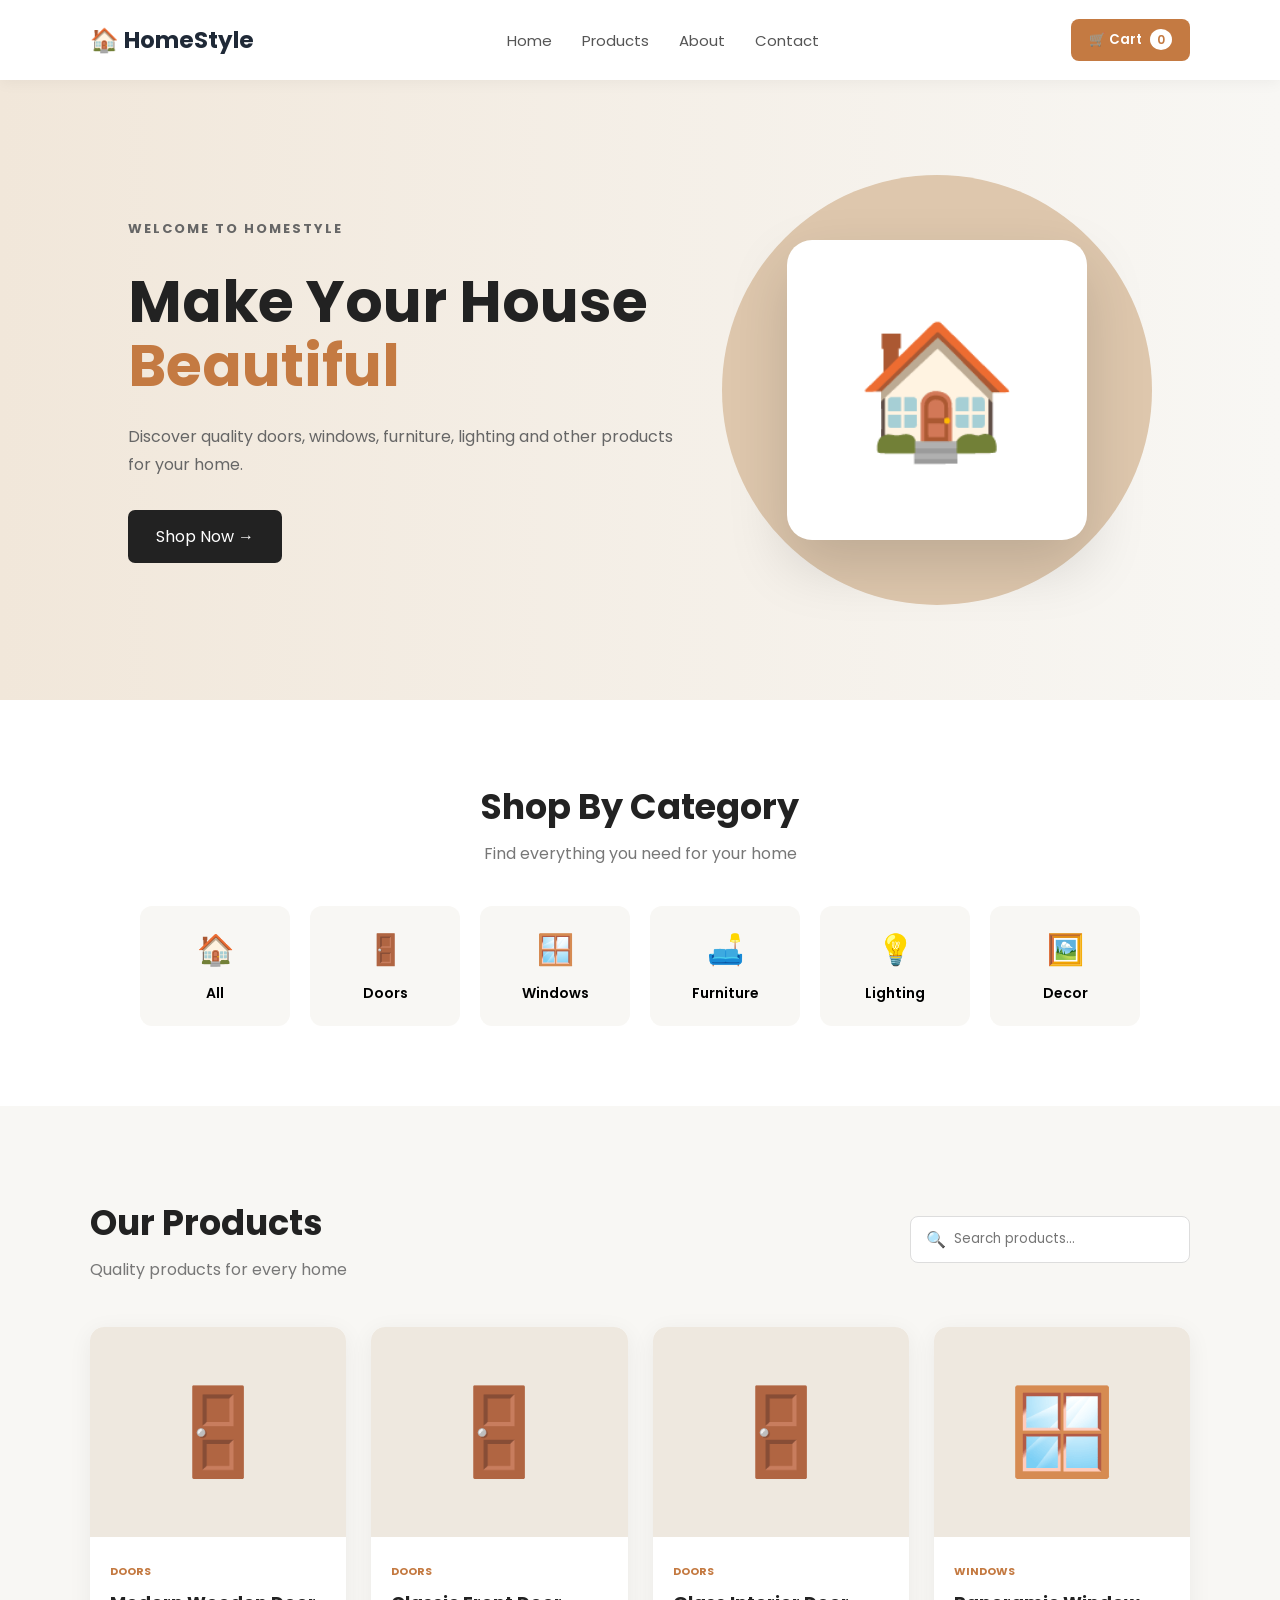
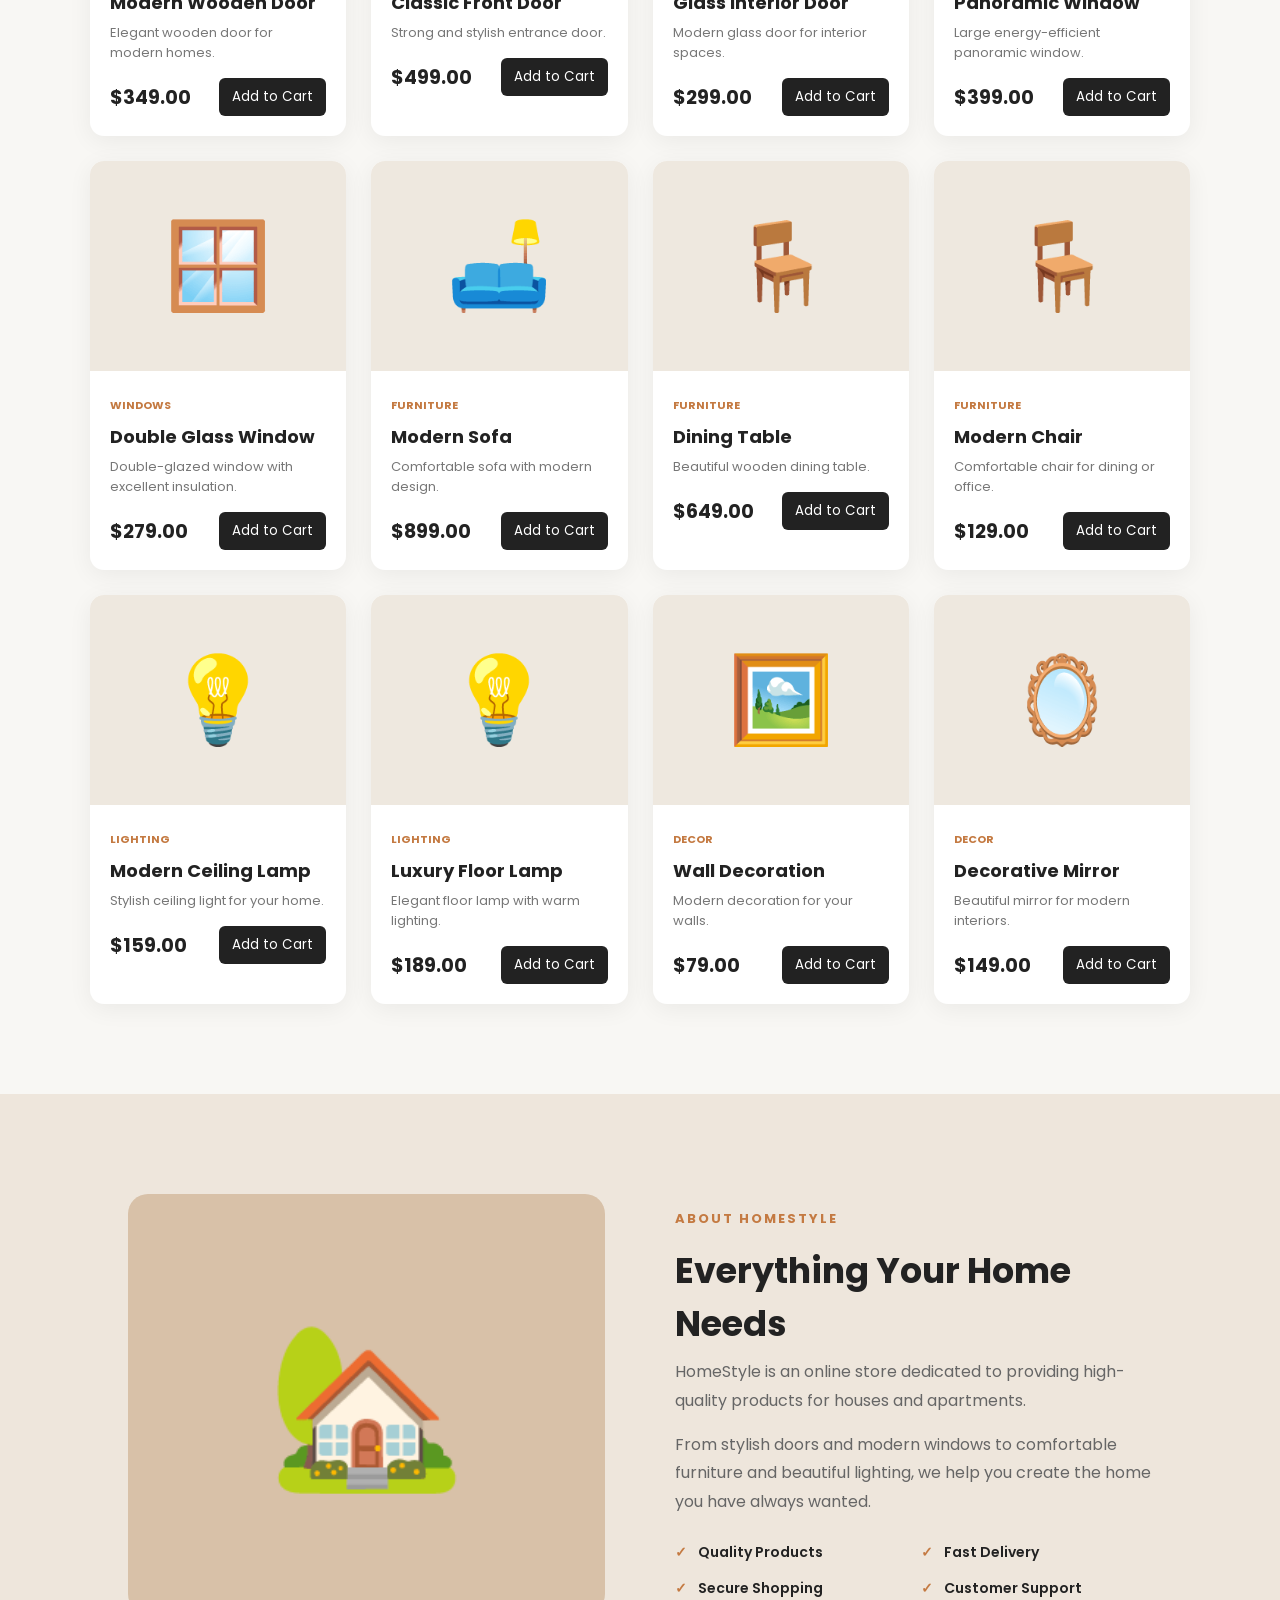
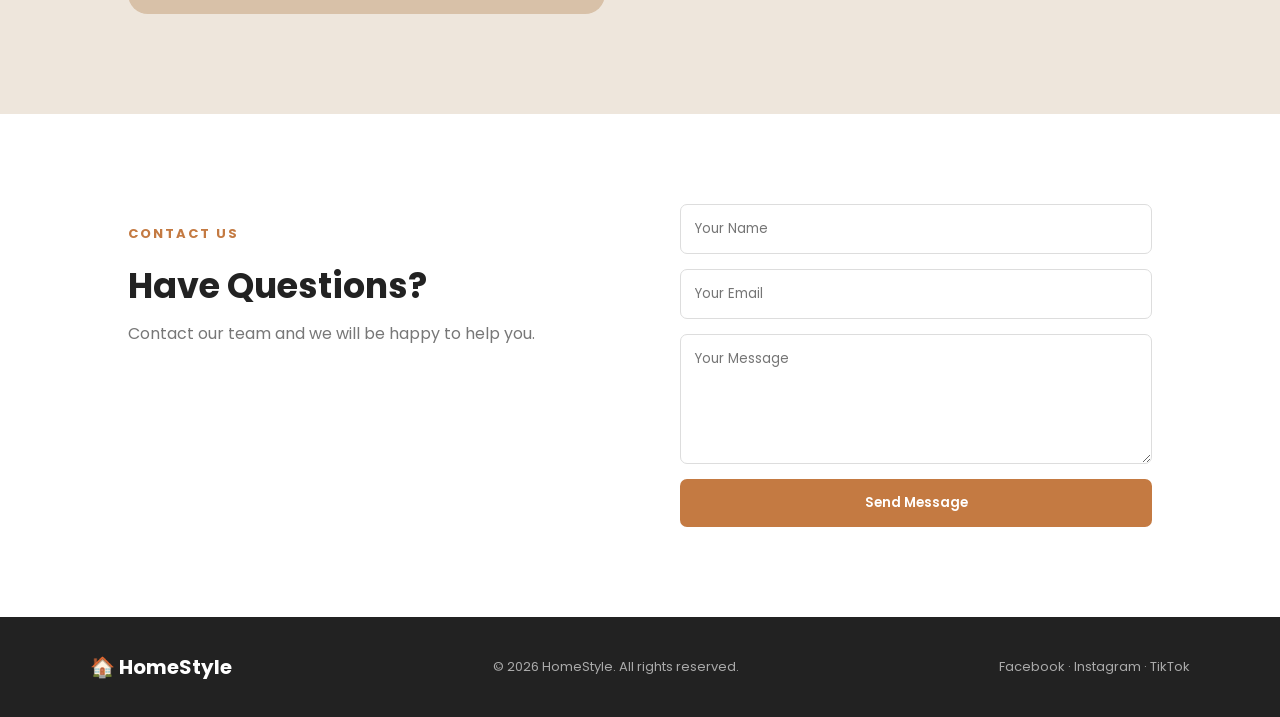
==== index.html @ ca08dc16 "struktura" ====
<!DOCTYPE html>
<html lang="en">
<head>
    <meta charset="UTF-8">
    <meta name="viewport" content="width=device-width, initial-scale=1.0">

    <title>HomeStyle - House Products Store</title>

    <link rel="stylesheet" href="style.css">

    <link rel="preconnect" href="https://fonts.googleapis.com">
    <link rel="preconnect" href="https://fonts.gstatic.com" crossorigin>
    <link href="https://fonts.googleapis.com/css2?family=Poppins:wght@300;400;500;600;700&display=swap" rel="stylesheet">
</head>

<body>

    <!-- HEADER -->
    <header class="header">

        <div class="logo">
            <span>🏠</span>
            HomeStyle
        </div>

        <nav>
            <a href="#home">Home</a>
            <a href="#products">Products</a>
            <a href="#about">About</a>
            <a href="#contact">Contact</a>
        </nav>

        <button class="cart-button" onclick="openCart()">
            🛒 Cart
            <span id="cart-count">0</span>
        </button>

    </header>


    <!-- HERO SECTION -->
    <section class="hero" id="home">

        <div class="hero-content">

            <p class="small-title">WELCOME TO HOMESTYLE</p>

            <h1>
                Make Your House
                <span>Beautiful</span>
            </h1>

            <p>
                Discover quality doors, windows, furniture,
                lighting and other products for your home.
            </p>

            <a href="#products" class="hero-button">
                Shop Now →
            </a>

        </div>

        <div class="hero-image">
            <div class="house-card">
                🏠
            </div>
        </div>

    </section>


    <!-- CATEGORIES -->
    <section class="categories">

        <h2>Shop By Category</h2>

        <p class="section-description">
            Find everything you need for your home
        </p>

        <div class="category-container">

            <button onclick="filterProducts('all')">
                🏠
                <span>All</span>
            </button>

            <button onclick="filterProducts('doors')">
                🚪
                <span>Doors</span>
            </button>

            <button onclick="filterProducts('windows')">
                🪟
                <span>Windows</span>
            </button>

            <button onclick="filterProducts('furniture')">
                🛋️
                <span>Furniture</span>
            </button>

            <button onclick="filterProducts('lighting')">
                💡
                <span>Lighting</span>
            </button>

            <button onclick="filterProducts('decor')">
                🖼️
                <span>Decor</span>
            </button>

        </div>

    </section>


    <!-- PRODUCTS -->
    <section class="products-section" id="products">

        <div class="section-heading">

            <div>
                <h2>Our Products</h2>

                <p>
                    Quality products for every home
                </p>
            </div>

            <div class="search-box">
                🔍
                <input
                    type="text"
                    id="search"
                    placeholder="Search products..."
                    onkeyup="searchProducts()"
                >
            </div>

        </div>


        <div class="products" id="products-container">

            <!-- Products are generated by JavaScript -->

        </div>

    </section>


    <!-- ABOUT -->
    <section class="about" id="about">

        <div class="about-image">
            🏡
        </div>

        <div class="about-content">

            <p class="small-title">ABOUT HOMESTYLE</p>

            <h2>
                Everything Your Home Needs
            </h2>

            <p>
                HomeStyle is an online store dedicated to providing
                high-quality products for houses and apartments.
            </p>

            <p>
                From stylish doors and modern windows to comfortable
                furniture and beautiful lighting, we help you create
                the home you have always wanted.
            </p>

            <div class="features">

                <div>
                    <strong>✓</strong>
                    Quality Products
                </div>

                <div>
                    <strong>✓</strong>
                    Fast Delivery
                </div>

                <div>
                    <strong>✓</strong>
                    Secure Shopping
                </div>

                <div>
                    <strong>✓</strong>
                    Customer Support
                </div>

            </div>

        </div>

    </section>


    <!-- CONTACT -->
    <section class="contact" id="contact">

        <div>

            <p class="small-title">CONTACT US</p>

            <h2>Have Questions?</h2>

            <p>
                Contact our team and we will be happy to help you.
            </p>

        </div>

        <form onsubmit="sendMessage(event)">

            <input
                type="text"
                placeholder="Your Name"
                required
            >

            <input
                type="email"
                placeholder="Your Email"
                required
            >

            <textarea
                placeholder="Your Message"
                required
            ></textarea>

            <button type="submit">
                Send Message
            </button>

        </form>

    </section>


    <!-- FOOTER -->
    <footer>

        <div class="footer-logo">
            🏠 HomeStyle
        </div>

        <p>
            © 2026 HomeStyle. All rights reserved.
        </p>

        <div class="social">
            Facebook · Instagram · TikTok
        </div>

    </footer>


    <!-- CART SIDEBAR -->
    <div class="cart-overlay" id="cart-overlay" onclick="closeCart()"></div>

    <aside class="cart" id="cart">

        <div class="cart-header">

            <h2>Your Cart</h2>

            <button onclick="closeCart()">✕</button>

        </div>

        <div id="cart-items"></div>

        <div class="cart-footer">

            <div class="total">
                <span>Total:</span>
                <strong id="cart-total">$0.00</strong>
            </div>

            <button class="checkout-button" onclick="checkout()">
                Checkout
            </button>

        </div>

    </aside>


    <script src="script.js"></script>

</body>
</html>
---- style.css ----
/* =========================
   GENERAL
========================= */

* {
    margin: 0;
    padding: 0;
    box-sizing: border-box;
}

html {
    scroll-behavior: smooth;
}

body {
    font-family: "Poppins", sans-serif;
    background: #f8f7f4;
    color: #222;
}

a {
    text-decoration: none;
    color: inherit;
}

button {
    font-family: inherit;
    cursor: pointer;
    border: none;
}


/* =========================
   HEADER
========================= */

.header {
    width: 100%;
    height: 80px;

    display: flex;
    align-items: center;
    justify-content: space-between;

    padding: 0 7%;

    background: white;

    position: sticky;
    top: 0;

    z-index: 1000;

    box-shadow: 0 2px 15px rgba(0,0,0,0.05);
}

.logo {
    font-size: 23px;
    font-weight: 700;
    color: #1f2937;
}

.logo span {
    color: #c47a42;
}

nav {
    display: flex;
    gap: 30px;
}

nav a {
    font-size: 15px;
    color: #555;

    transition: 0.3s;
}

nav a:hover {
    color: #c47a42;
}

.cart-button {
    background: #c47a42;
    color: white;

    padding: 11px 18px;

    border-radius: 8px;

    font-weight: 600;

    transition: 0.3s;
}

.cart-button:hover {
    background: #a96231;
}

#cart-count {
    background: white;
    color: #c47a42;

    padding: 2px 7px;

    border-radius: 50%;

    margin-left: 5px;

    font-size: 12px;
}


/* =========================
   HERO
========================= */

.hero {
    min-height: 620px;

    display: flex;
    align-items: center;
    justify-content: space-between;

    padding: 80px 10%;

    background:
        linear-gradient(
            90deg,
            #f1e7da,
            #f8f7f4
        );
}

.hero-content {
    max-width: 570px;
}

.small-title {
    color: #c47a42;

    font-size: 13px;

    font-weight: 700;

    letter-spacing: 2px;

    margin-bottom: 15px;
}

.hero h1 {
    font-size: 58px;
    line-height: 1.1;

    margin-bottom: 25px;
}

.hero h1 span {
    color: #c47a42;
}

.hero p {
    color: #666;

    line-height: 1.8;

    margin-bottom: 30px;
}

.hero-button {
    display: inline-block;

    background: #222;
    color: white;

    padding: 14px 28px;

    border-radius: 7px;

    transition: 0.3s;
}

.hero-button:hover {
    background: #c47a42;

    transform: translateY(-3px);
}

.hero-image {
    width: 430px;
    height: 430px;

    display: flex;
    align-items: center;
    justify-content: center;

    background: #dec7ad;

    border-radius: 50%;
}

.house-card {
    width: 300px;
    height: 300px;

    display: flex;
    align-items: center;
    justify-content: center;

    background: white;

    border-radius: 25px;

    font-size: 130px;

    box-shadow: 0 25px 60px rgba(0,0,0,0.15);
}


/* =========================
   CATEGORIES
========================= */

.categories {
    padding: 80px 7%;

    text-align: center;

    background: white;
}

.categories h2,
.products-section h2,
.about h2,
.contact h2 {
    font-size: 35px;

    margin-bottom: 8px;
}

.section-description {
    color: #777;

    margin-bottom: 40px;
}

.category-container {
    display: flex;

    justify-content: center;

    gap: 20px;

    flex-wrap: wrap;
}

.category-container button {
    width: 150px;
    height: 120px;

    background: #f8f7f4;

    border-radius: 12px;

    display: flex;
    flex-direction: column;

    align-items: center;
    justify-content: center;

    gap: 10px;

    font-size: 30px;

    transition: 0.3s;
}

.category-container button span {
    font-size: 14px;

    font-weight: 600;
}

.category-container button:hover {
    background: #c47a42;

    color: white;

    transform: translateY(-5px);
}


/* =========================
   PRODUCTS
========================= */

.products-section {
    padding: 90px 7%;
}

.section-heading {
    display: flex;

    align-items: center;
    justify-content: space-between;

    margin-bottom: 45px;
}

.section-heading p {
    color: #777;
}

.search-box {
    background: white;

    border: 1px solid #ddd;

    padding: 10px 15px;

    border-radius: 8px;

    display: flex;

    align-items: center;

    gap: 8px;
}

.search-box input {
    border: none;

    outline: none;

    font-family: inherit;

    width: 220px;
}

.products {
    display: grid;

    grid-template-columns:
        repeat(auto-fit, minmax(230px, 1fr));

    gap: 25px;
}

.product-card {
    background: white;

    border-radius: 14px;

    overflow: hidden;

    box-shadow: 0 5px 25px rgba(0,0,0,0.06);

    transition: 0.3s;
}

.product-card:hover {
    transform: translateY(-7px);

    box-shadow: 0 15px 35px rgba(0,0,0,0.12);
}

.product-image {
    height: 210px;

    background: #eee8df;

    display: flex;

    align-items: center;

    justify-content: center;

    font-size: 85px;
}

.product-info {
    padding: 20px;
}

.product-category {
    color: #c47a42;

    font-size: 11px;

    text-transform: uppercase;

    font-weight: 700;
}

.product-info h3 {
    margin: 7px 0;

    font-size: 18px;
}

.product-description {
    color: #777;

    font-size: 13px;

    margin-bottom: 15px;
}

.product-bottom {
    display: flex;

    align-items: center;
    justify-content: space-between;
}

.price {
    font-size: 19px;

    font-weight: 700;
}

.add-button {
    background: #222;

    color: white;

    padding: 9px 13px;

    border-radius: 6px;

    transition: 0.3s;
}

.add-button:hover {
    background: #c47a42;
}


/* =========================
   ABOUT
========================= */

.about {
    padding: 100px 10%;

    display: grid;

    grid-template-columns: 1fr 1fr;

    align-items: center;

    gap: 70px;

    background: #eee6dc;
}

.about-image {
    height: 420px;

    display: flex;

    align-items: center;
    justify-content: center;

    font-size: 160px;

    background: #d8c1a8;

    border-radius: 20px;
}

.about-content p:not(.small-title) {
    color: #666;

    line-height: 1.8;

    margin-bottom: 15px;
}

.features {
    display: grid;

    grid-template-columns: 1fr 1fr;

    gap: 15px;

    margin-top: 25px;
}

.features div {
    font-size: 14px;

    font-weight: 600;
}

.features strong {
    color: #c47a42;

    margin-right: 8px;
}


/* =========================
   CONTACT
========================= */

.contact {
    padding: 90px 10%;

    display: grid;

    grid-template-columns: 1fr 1fr;

    gap: 80px;

    background: white;
}

.contact > div {
    padding-top: 20px;
}

.contact p:not(.small-title) {
    color: #777;

    line-height: 1.8;
}

.contact form {
    display: flex;

    flex-direction: column;

    gap: 15px;
}

.contact input,
.contact textarea {
    width: 100%;

    border: 1px solid #ddd;

    border-radius: 7px;

    padding: 14px;

    font-family: inherit;

    outline: none;
}

.contact textarea {
    height: 130px;

    resize: vertical;
}

.contact input:focus,
.contact textarea:focus {
    border-color: #c47a42;
}

.contact form button {
    background: #c47a42;

    color: white;

    padding: 14px;

    border-radius: 7px;

    font-weight: 600;
}


/* =========================
   FOOTER
========================= */

footer {
    background: #222;

    color: white;

    padding: 35px 7%;

    display: flex;

    justify-content: space-between;

    align-items: center;

    flex-wrap: wrap;

    gap: 15px;
}

.footer-logo {
    font-size: 20px;

    font-weight: 700;
}

footer p,
.social {
    color: #aaa;

    font-size: 13px;
}


/* =========================
   CART
========================= */

.cart-overlay {
    position: fixed;

    inset: 0;

    background: rgba(0,0,0,0.5);

    z-index: 1999;

    opacity: 0;

    visibility: hidden;

    transition: 0.3s;
}

.cart-overlay.active {
    opacity: 1;

    visibility: visible;
}

.cart {
    position: fixed;

    top: 0;
    right: -420px;

    width: 400px;

    max-width: 90%;

    height: 100vh;

    background: white;

    z-index: 2000;

    display: flex;

    flex-direction: column;

    transition: 0.4s;
}

.cart.active {
    right: 0;
}

.cart-header {
    padding: 25px;

    border-bottom: 1px solid #eee;

    display: flex;

    justify-content: space-between;

    align-items: center;
}

.cart-header button {
    background: #f2f2f2;

    width: 35px;
    height: 35px;

    border-radius: 50%;
}

#cart-items {
    flex: 1;

    overflow-y: auto;

    padding: 20px;
}

.empty-cart {
    text-align: center;

    color: #888;

    padding-top: 60px;
}

.cart-item {
    display: grid;

    grid-template-columns: 60px 1fr auto;

    gap: 12px;

    align-items: center;

    margin-bottom: 20px;

    padding-bottom: 20px;

    border-bottom: 1px solid #eee;
}

.cart-item-image {
    width: 60px;
    height: 60px;

    display: flex;

    align-items: center;
    justify-content: center;

    background: #eee8df;

    border-radius: 8px;

    font-size: 28px;
}

.cart-item h4 {
    font-size: 14px;

    margin-bottom: 5px;
}

.cart-item p {
    color: #c47a42;

    font-size: 13px;
}

.remove-button {
    background: transparent;

    color: #e74c3c;

    font-size: 18px;
}

.cart-footer {
    padding: 25px;

    border-top: 1px solid #eee;
}

.total {
    display: flex;

    justify-content: space-between;

    margin-bottom: 20px;

    font-size: 18px;
}

.checkout-button {
    width: 100%;

    background: #c47a42;

    color: white;

    padding: 15px;

    border-radius: 7px;

    font-weight: 600;
}


/* =========================
   RESPONSIVE
========================= */

@media (max-width: 900px) {

    nav {
        display: none;
    }

    .hero {
        flex-direction: column;

        text-align: center;

        gap: 50px;
    }

    .hero h1 {
        font-size: 42px;
    }

    .hero-image {
        width: 300px;
        height: 300px;
    }

    .house-card {
        width: 210px;
        height: 210px;

        font-size: 90px;
    }

    .about,
    .contact {
        grid-template-columns: 1fr;
    }

    .section-heading {
        flex-direction: column;

        align-items: flex-start;

        gap: 20px;
    }

}

@media (max-width: 500px) {

    .header {
        padding: 0 5%;
    }

    .logo {
        font-size: 18px;
    }

    .cart-button {
        padding: 8px 10px;
    }

    .hero {
        padding: 60px 6%;
    }

    .products-section,
    .categories {
        padding: 60px 5%;
    }

    .features {
        grid-template-columns: 1fr;
    }

    .cart {
        width: 100%;
    }

}
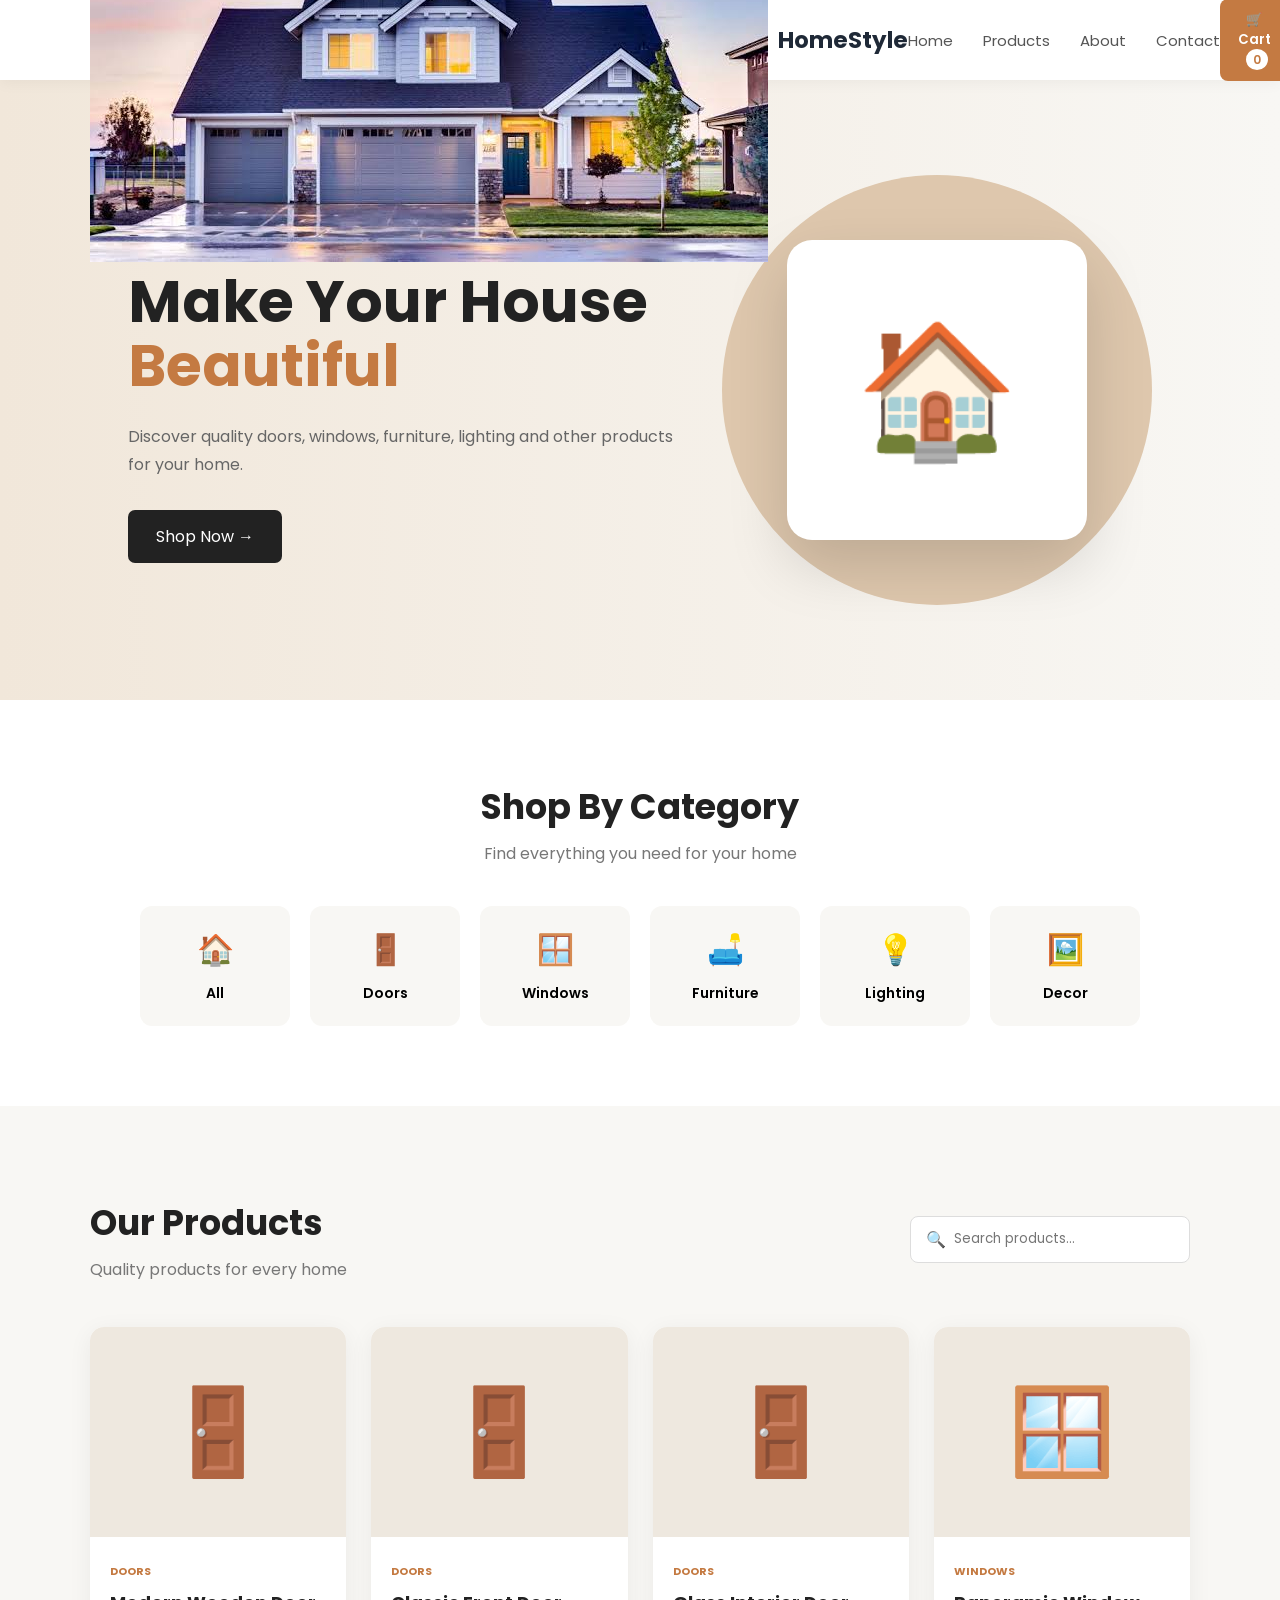
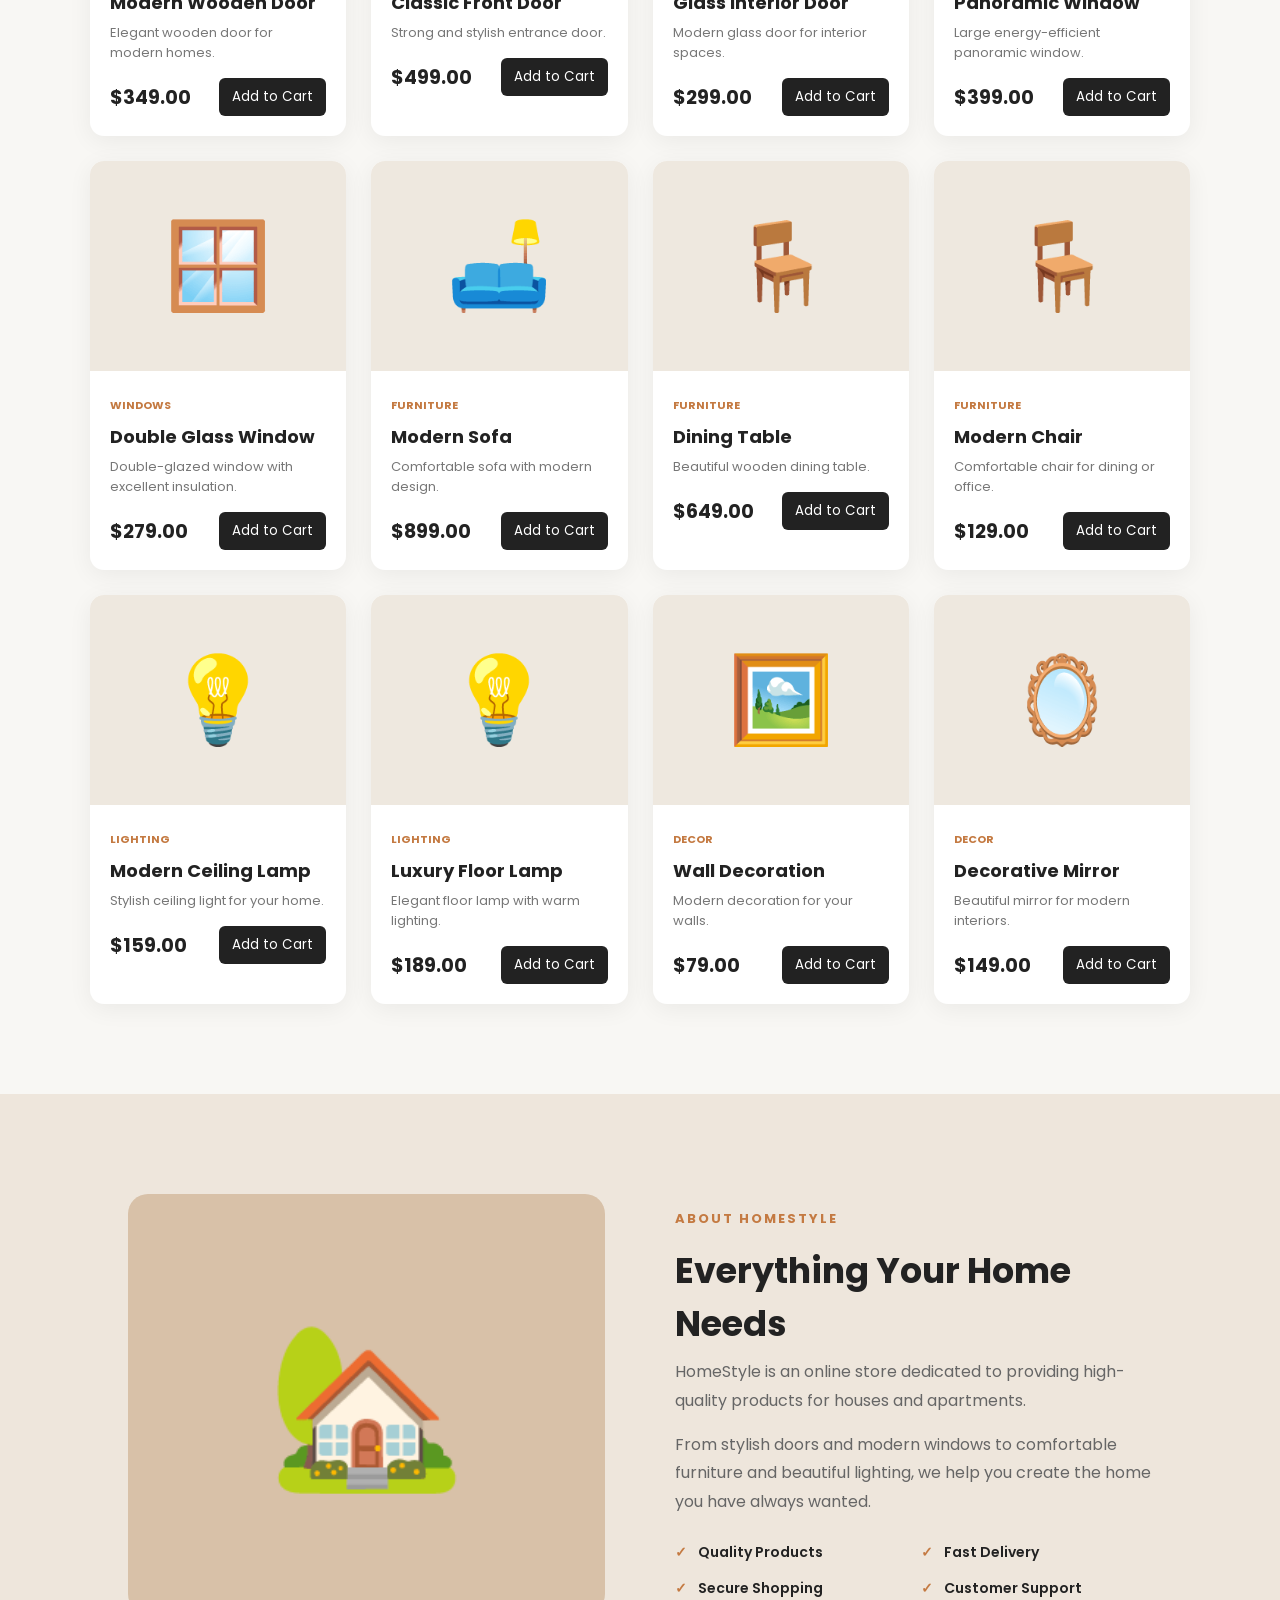
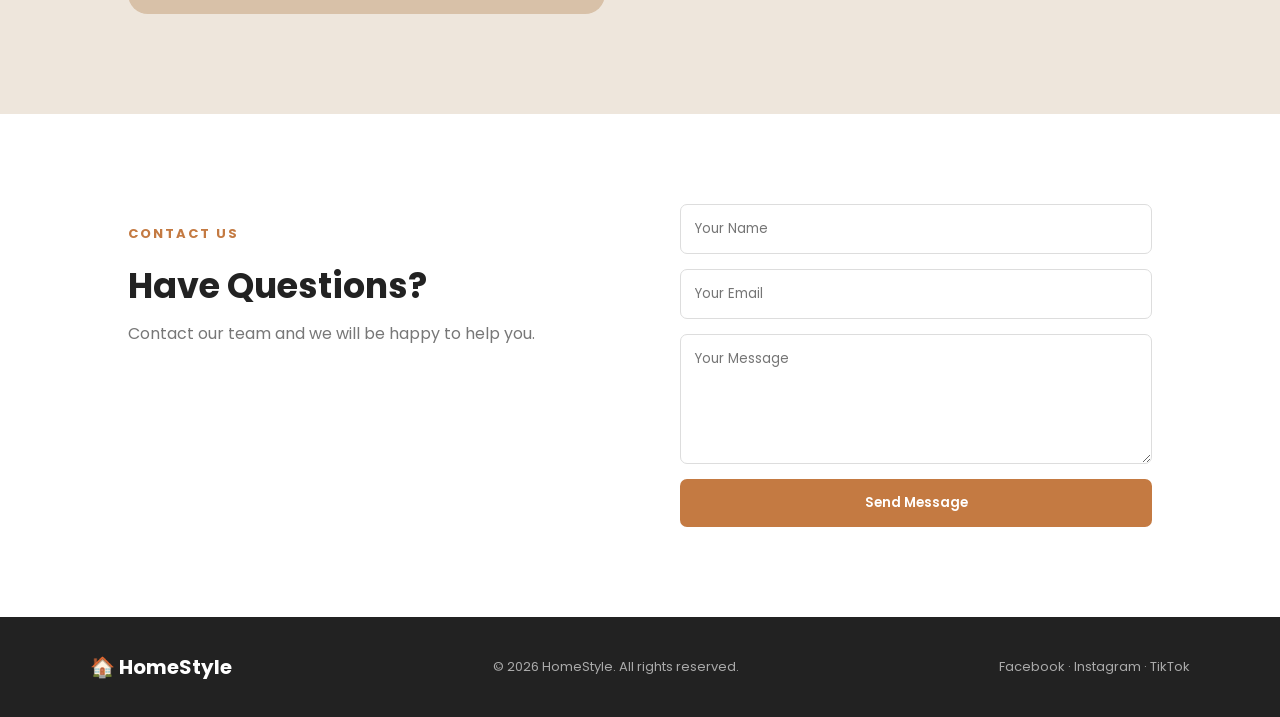
==== commit 546fd9e9: "group project" ====
--- a/index.html
+++ b/index.html
@@ -18,10 +18,12 @@
     <!-- HEADER -->
     <header class="header">
 
-        <div class="logo">
-            <span>🏠</span>
-            HomeStyle
-        </div>
+      <div class="logo">
+    <span>
+        <img src="2.jpg" alt="Home Icon">
+    </span>
+    HomeStyle
+</div>
 
         <nav>
             <a href="#home">Home</a>
--- a/style.css
+++ b/style.css
@@ -58,6 +58,9 @@
     font-size: 23px;
     font-weight: 700;
     color: #1f2937;
+    display: flex;
+    align-items: center;
+    gap: 10px; 
 }
 
 .logo span {
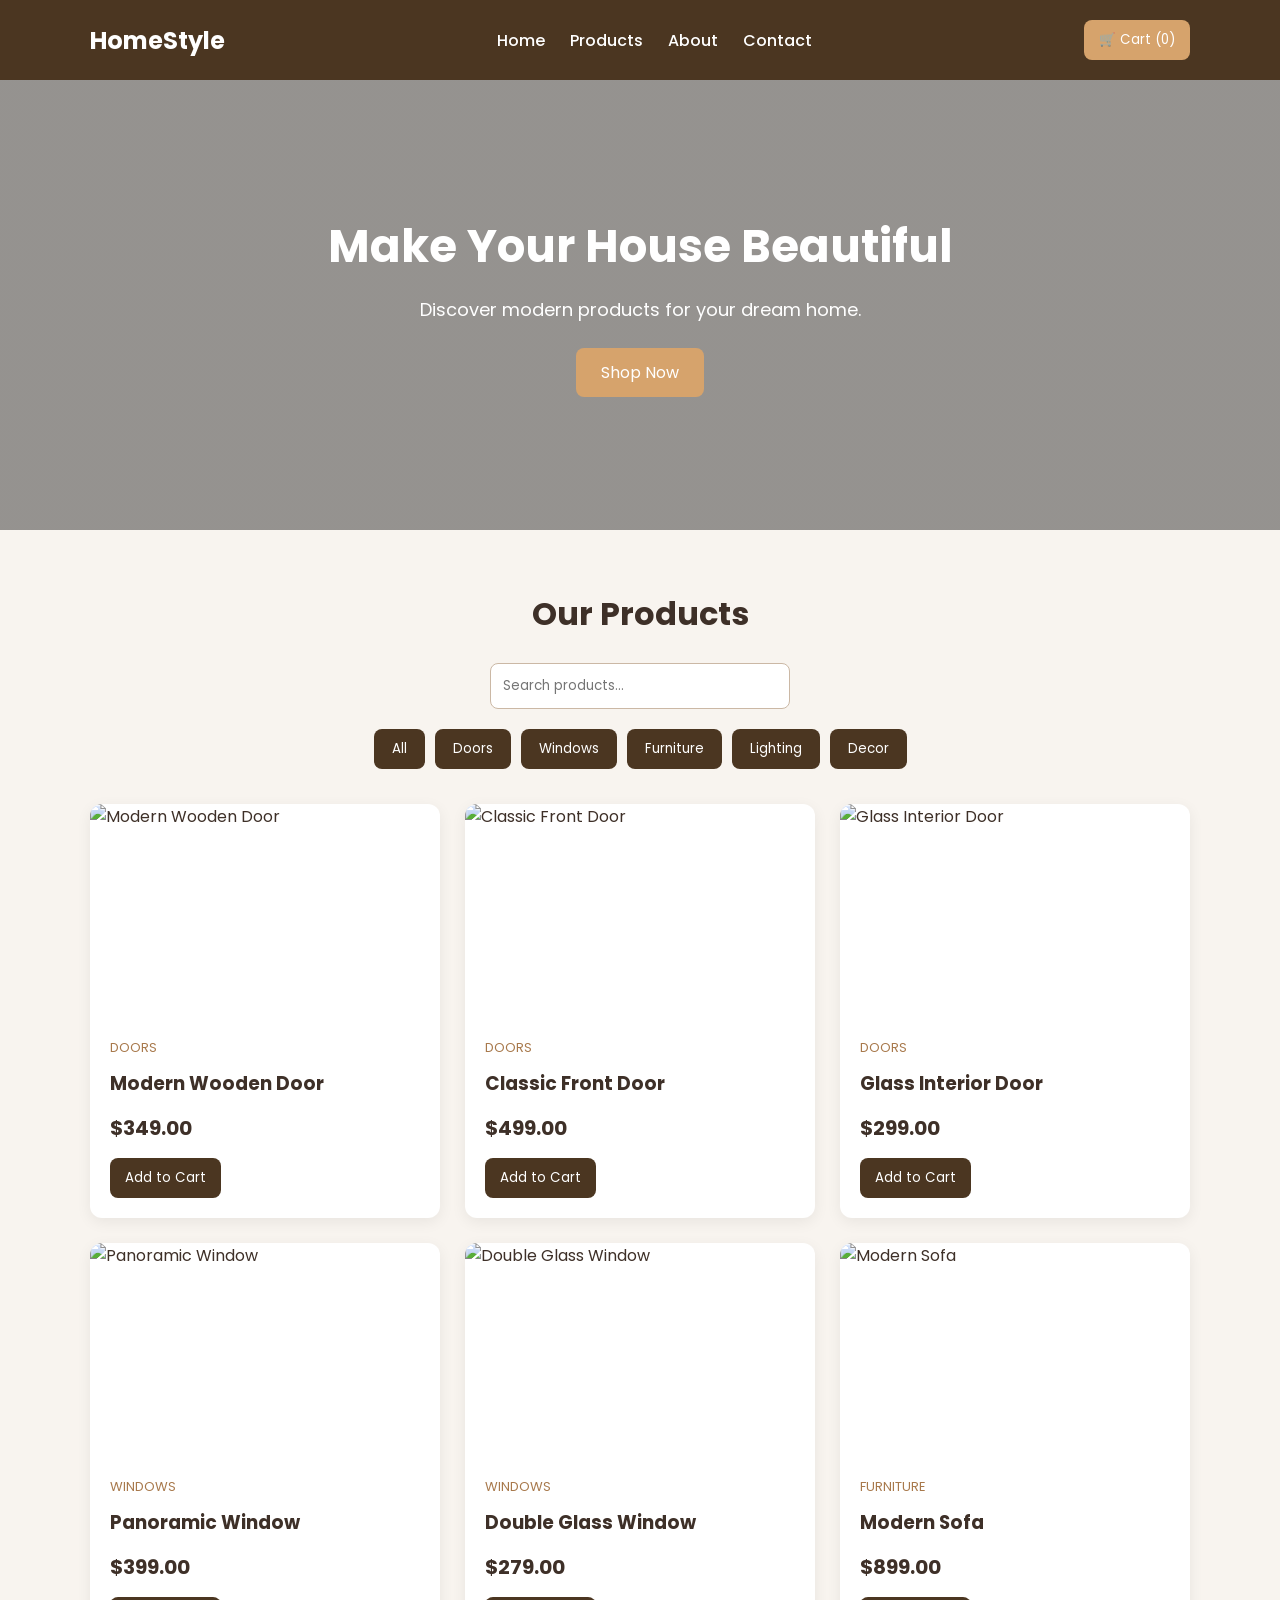
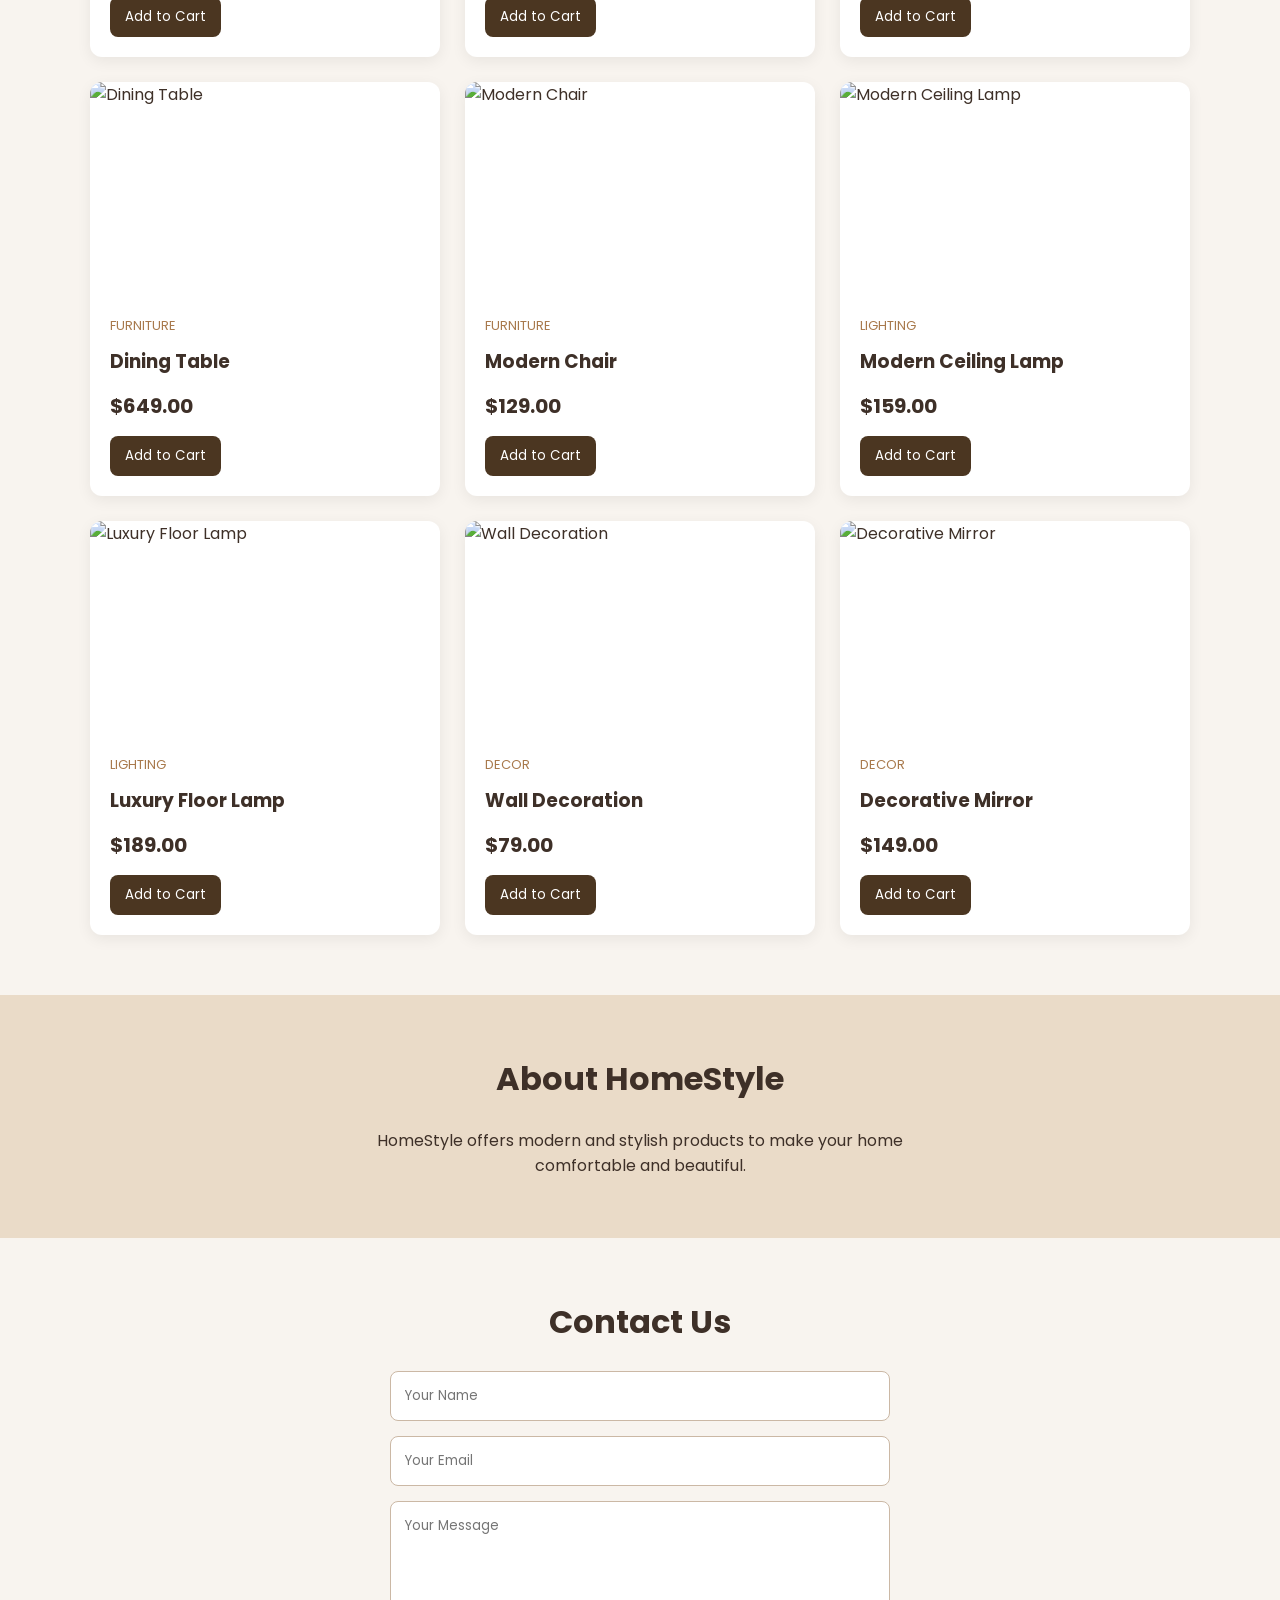
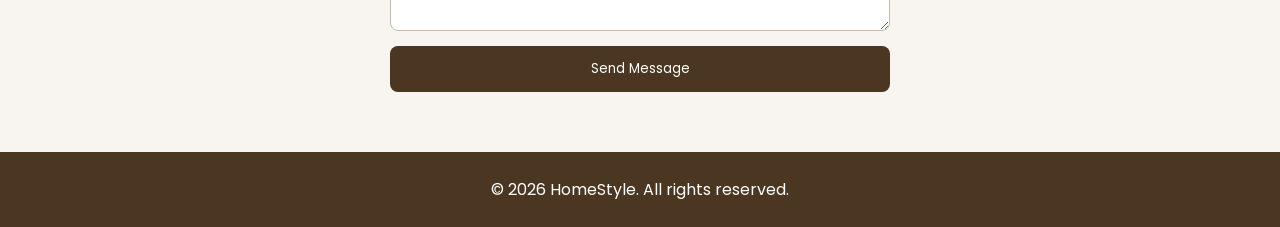
==== commit e23e07df: "struktura" ====
--- a/index.html
+++ b/index.html
@@ -3,27 +3,17 @@
 <head>
     <meta charset="UTF-8">
     <meta name="viewport" content="width=device-width, initial-scale=1.0">
-
-    <title>HomeStyle - House Products Store</title>
+    <title>HomeStyle - House Products</title>
 
     <link rel="stylesheet" href="style.css">
-
-    <link rel="preconnect" href="https://fonts.googleapis.com">
-    <link rel="preconnect" href="https://fonts.gstatic.com" crossorigin>
-    <link href="https://fonts.googleapis.com/css2?family=Poppins:wght@300;400;500;600;700&display=swap" rel="stylesheet">
+    <link href="https://fonts.googleapis.com/css2?family=Poppins:wght@400;500;600;700&display=swap" rel="stylesheet">
 </head>
 
 <body>
 
     <!-- HEADER -->
-    <header class="header">
-
-      <div class="logo">
-    <span>
-        <img src="2.jpg" alt="Home Icon">
-    </span>
-    HomeStyle
-</div>
+    <header>
+        <div class="logo"> HomeStyle</div>
 
         <nav>
             <a href="#home">Home</a>
@@ -33,272 +23,96 @@
         </nav>
 
         <button class="cart-button" onclick="openCart()">
-            🛒 Cart
-            <span id="cart-count">0</span>
+            🛒 Cart (<span id="cart-count">0</span>)
         </button>
-
     </header>
 
+    <!-- HERO -->
+    <section id="home" class="hero">
+        <div>
+            <h1>Make Your House Beautiful</h1>
+            <p>Discover modern products for your dream home.</p>
+            <a href="#products" class="hero-button">Shop Now</a>
+        </div>
+    </section>
 
-    <!-- HERO SECTION -->
-    <section class="hero" id="home">
+    <!-- PRODUCTS -->
+    <section id="products" class="products-section">
 
-        <div class="hero-content">
+        <h2>Our Products</h2>
 
-            <p class="small-title">WELCOME TO HOMESTYLE</p>
+        <input
+            type="text"
+            id="search"
+            placeholder="Search products..."
+            onkeyup="searchProducts()"
+        >
 
-            <h1>
-                Make Your House
-                <span>Beautiful</span>
-            </h1>
-
-            <p>
-                Discover quality doors, windows, furniture,
-                lighting and other products for your home.
-            </p>
-
-            <a href="#products" class="hero-button">
-                Shop Now →
-            </a>
-
+        <div class="categories">
+            <button onclick="filterProducts('all')">All</button>
+            <button onclick="filterProducts('doors')">Doors</button>
+            <button onclick="filterProducts('windows')">Windows</button>
+            <button onclick="filterProducts('furniture')">Furniture</button>
+            <button onclick="filterProducts('lighting')">Lighting</button>
+            <button onclick="filterProducts('decor')">Decor</button>
         </div>
 
-        <div class="hero-image">
-            <div class="house-card">
-                🏠
-            </div>
-        </div>
+        <div class="products" id="products-container"></div>
 
     </section>
 
-
-    <!-- CATEGORIES -->
-    <section class="categories">
-
-        <h2>Shop By Category</h2>
-
-        <p class="section-description">
-            Find everything you need for your home
+    <!-- ABOUT -->
+    <section id="about" class="about">
+        <h2>About HomeStyle</h2>
+        <p>
+            HomeStyle offers modern and stylish products
+            to make your home comfortable and beautiful.
         </p>
-
-        <div class="category-container">
-
-            <button onclick="filterProducts('all')">
-                🏠
-                <span>All</span>
-            </button>
-
-            <button onclick="filterProducts('doors')">
-                🚪
-                <span>Doors</span>
-            </button>
-
-            <button onclick="filterProducts('windows')">
-                🪟
-                <span>Windows</span>
-            </button>
-
-            <button onclick="filterProducts('furniture')">
-                🛋️
-                <span>Furniture</span>
-            </button>
-
-            <button onclick="filterProducts('lighting')">
-                💡
-                <span>Lighting</span>
-            </button>
-
-            <button onclick="filterProducts('decor')">
-                🖼️
-                <span>Decor</span>
-            </button>
-
-        </div>
-
     </section>
 
+    <!-- CONTACT -->
+    <section id="contact" class="contact">
+        <h2>Contact Us</h2>
 
-    <!-- PRODUCTS -->
-    <section class="products-section" id="products">
-
-        <div class="section-heading">
-
-            <div>
-                <h2>Our Products</h2>
-
-                <p>
-                    Quality products for every home
-                </p>
-            </div>
-
-            <div class="search-box">
-                🔍
-                <input
-                    type="text"
-                    id="search"
-                    placeholder="Search products..."
-                    onkeyup="searchProducts()"
-                >
-            </div>
-
-        </div>
-
-
-        <div class="products" id="products-container">
-
-            <!-- Products are generated by JavaScript -->
-
-        </div>
-
+        <form onsubmit="sendMessage(event)">
+            <input type="text" placeholder="Your Name" required>
+            <input type="email" placeholder="Your Email" required>
+            <textarea placeholder="Your Message" required></textarea>
+            <button type="submit">Send Message</button>
+        </form>
     </section>
 
+    <!-- CART OVERLAY -->
+    <div
+        class="cart-overlay"
+        id="cart-overlay"
+        onclick="closeCart()">
+    </div>
 
-    <!-- ABOUT -->
-    <section class="about" id="about">
+    <!-- CART -->
+    <aside class="cart" id="cart">
 
-        <div class="about-image">
-            🏡
-        </div>
+        <button class="close-button" onclick="closeCart()">✕</button>
 
-        <div class="about-content">
+        <h2>Your Cart</h2>
 
-            <p class="small-title">ABOUT HOMESTYLE</p>
+        <div id="cart-items"></div>
 
-            <h2>
-                Everything Your Home Needs
-            </h2>
+        <h3>
+            Total:
+            <span id="cart-total">$0.00</span>
+        </h3>
 
-            <p>
-                HomeStyle is an online store dedicated to providing
-                high-quality products for houses and apartments.
-            </p>
+        <button class="checkout-button" onclick="checkout()">
+            Checkout
+        </button>
 
-            <p>
-                From stylish doors and modern windows to comfortable
-                furniture and beautiful lighting, we help you create
-                the home you have always wanted.
-            </p>
-
-            <div class="features">
-
-                <div>
-                    <strong>✓</strong>
-                    Quality Products
-                </div>
-
-                <div>
-                    <strong>✓</strong>
-                    Fast Delivery
-                </div>
-
-                <div>
-                    <strong>✓</strong>
-                    Secure Shopping
-                </div>
-
-                <div>
-                    <strong>✓</strong>
-                    Customer Support
-                </div>
-
-            </div>
-
-        </div>
-
-    </section>
-
-
-    <!-- CONTACT -->
-    <section class="contact" id="contact">
-
-        <div>
-
-            <p class="small-title">CONTACT US</p>
-
-            <h2>Have Questions?</h2>
-
-            <p>
-                Contact our team and we will be happy to help you.
-            </p>
-
-        </div>
-
-        <form onsubmit="sendMessage(event)">
-
-            <input
-                type="text"
-                placeholder="Your Name"
-                required
-            >
-
-            <input
-                type="email"
-                placeholder="Your Email"
-                required
-            >
-
-            <textarea
-                placeholder="Your Message"
-                required
-            ></textarea>
-
-            <button type="submit">
-                Send Message
-            </button>
-
-        </form>
-
-    </section>
-
+    </aside>
 
     <!-- FOOTER -->
     <footer>
-
-        <div class="footer-logo">
-            🏠 HomeStyle
-        </div>
-
-        <p>
-            © 2026 HomeStyle. All rights reserved.
-        </p>
-
-        <div class="social">
-            Facebook · Instagram · TikTok
-        </div>
-
+        <p>© 2026 HomeStyle. All rights reserved.</p>
     </footer>
-
-
-    <!-- CART SIDEBAR -->
-    <div class="cart-overlay" id="cart-overlay" onclick="closeCart()"></div>
-
-    <aside class="cart" id="cart">
-
-        <div class="cart-header">
-
-            <h2>Your Cart</h2>
-
-            <button onclick="closeCart()">✕</button>
-
-        </div>
-
-        <div id="cart-items"></div>
-
-        <div class="cart-footer">
-
-            <div class="total">
-                <span>Total:</span>
-                <strong id="cart-total">$0.00</strong>
-            </div>
-
-            <button class="checkout-button" onclick="checkout()">
-                Checkout
-            </button>
-
-        </div>
-
-    </aside>
-
 
     <script src="script.js"></script>
 
--- a/style.css
+++ b/style.css
@@ -1,384 +1,167 @@
-/* =========================
-   GENERAL
-========================= */
-
 * {
     margin: 0;
     padding: 0;
     box-sizing: border-box;
 }
 
-html {
-    scroll-behavior: smooth;
-}
-
 body {
     font-family: "Poppins", sans-serif;
-    background: #f8f7f4;
-    color: #222;
-}
-
-a {
+    background: #f8f4ef;
+    color: #3e3028;
+}
+
+/* HEADER */
+header {
+    display: flex;
+    justify-content: space-between;
+    align-items: center;
+    padding: 20px 7%;
+    background: #4b3621;
+    color: white;
+    position: sticky;
+    top: 0;
+    z-index: 100;
+}
+
+.logo {
+    font-size: 24px;
+    font-weight: bold;
+}
+
+nav {
+    display: flex;
+    gap: 25px;
+}
+
+nav a {
+    color: white;
     text-decoration: none;
-    color: inherit;
-}
-
-button {
-    font-family: inherit;
+    font-weight: 500;
+}
+
+nav a:hover {
+    color: #e5b887;
+}
+
+button,
+.hero-button {
     cursor: pointer;
     border: none;
-}
-
-
-/* =========================
-   HEADER
-========================= */
-
-.header {
-    width: 100%;
-    height: 80px;
-
+    border-radius: 8px;
+    font-family: inherit;
+}
+
+.cart-button {
+    background: #d6a36c;
+    color: white;
+    padding: 10px 15px;
+}
+
+.cart-button:hover {
+    background: #b9824b;
+}
+
+/* HERO */
+.hero {
+    min-height: 450px;
     display: flex;
     align-items: center;
-    justify-content: space-between;
-
-    padding: 0 7%;
-
-    background: white;
-
-    position: sticky;
-    top: 0;
-
-    z-index: 1000;
-
-    box-shadow: 0 2px 15px rgba(0,0,0,0.05);
-}
-
-.logo {
-    font-size: 23px;
-    font-weight: 700;
-    color: #1f2937;
-    display: flex;
-    align-items: center;
-    gap: 10px; 
-}
-
-.logo span {
-    color: #c47a42;
-}
-
-nav {
-    display: flex;
-    gap: 30px;
-}
-
-nav a {
-    font-size: 15px;
-    color: #555;
-
-    transition: 0.3s;
-}
-
-nav a:hover {
-    color: #c47a42;
-}
-
-.cart-button {
-    background: #c47a42;
-    color: white;
-
-    padding: 11px 18px;
-
-    border-radius: 8px;
-
-    font-weight: 600;
-
-    transition: 0.3s;
-}
-
-.cart-button:hover {
-    background: #a96231;
-}
-
-#cart-count {
-    background: white;
-    color: #c47a42;
-
-    padding: 2px 7px;
-
-    border-radius: 50%;
-
-    margin-left: 5px;
-
-    font-size: 12px;
-}
-
-
-/* =========================
-   HERO
-========================= */
-
-.hero {
-    min-height: 620px;
-
-    display: flex;
-    align-items: center;
-    justify-content: space-between;
-
-    padding: 80px 10%;
-
+    justify-content: center;
+    text-align: center;
+    padding: 40px 20px;
     background:
-        linear-gradient(
-            90deg,
-            #f1e7da,
-            #f8f7f4
-        );
-}
-
-.hero-content {
-    max-width: 570px;
-}
-
-.small-title {
-    color: #c47a42;
-
-    font-size: 13px;
-
-    font-weight: 700;
-
-    letter-spacing: 2px;
-
+        linear-gradient(#0006, #0006),
+        url("https://loremflickr.com/1600/700/modern,house")
+        center/cover;
+    color: white;
+}
+
+.hero h1 {
+    font-size: 45px;
     margin-bottom: 15px;
 }
 
-.hero h1 {
-    font-size: 58px;
-    line-height: 1.1;
-
+.hero p {
+    font-size: 18px;
     margin-bottom: 25px;
-}
-
-.hero h1 span {
-    color: #c47a42;
-}
-
-.hero p {
-    color: #666;
-
-    line-height: 1.8;
-
-    margin-bottom: 30px;
 }
 
 .hero-button {
     display: inline-block;
-
-    background: #222;
-    color: white;
-
-    padding: 14px 28px;
-
-    border-radius: 7px;
-
-    transition: 0.3s;
+    background: #d6a36c;
+    color: white;
+    padding: 12px 25px;
+    text-decoration: none;
 }
 
 .hero-button:hover {
-    background: #c47a42;
-
-    transform: translateY(-3px);
-}
-
-.hero-image {
-    width: 430px;
-    height: 430px;
-
-    display: flex;
-    align-items: center;
+    background: #b9824b;
+}
+
+/* PRODUCTS */
+.products-section {
+    padding: 60px 7%;
+    text-align: center;
+}
+
+h2 {
+    font-size: 32px;
+    margin-bottom: 25px;
+}
+
+#search {
+    width: 300px;
+    max-width: 90%;
+    padding: 12px;
+    border: 1px solid #cbb8a5;
+    border-radius: 8px;
+    font-family: inherit;
+    margin-bottom: 20px;
+}
+
+.categories {
+    display: flex;
     justify-content: center;
-
-    background: #dec7ad;
-
-    border-radius: 50%;
-}
-
-.house-card {
-    width: 300px;
-    height: 300px;
-
-    display: flex;
-    align-items: center;
-    justify-content: center;
-
-    background: white;
-
-    border-radius: 25px;
-
-    font-size: 130px;
-
-    box-shadow: 0 25px 60px rgba(0,0,0,0.15);
-}
-
-
-/* =========================
-   CATEGORIES
-========================= */
-
-.categories {
-    padding: 80px 7%;
-
-    text-align: center;
-
-    background: white;
-}
-
-.categories h2,
-.products-section h2,
-.about h2,
-.contact h2 {
-    font-size: 35px;
-
-    margin-bottom: 8px;
-}
-
-.section-description {
-    color: #777;
-
-    margin-bottom: 40px;
-}
-
-.category-container {
-    display: flex;
-
-    justify-content: center;
-
-    gap: 20px;
-
     flex-wrap: wrap;
-}
-
-.category-container button {
-    width: 150px;
-    height: 120px;
-
-    background: #f8f7f4;
-
-    border-radius: 12px;
-
-    display: flex;
-    flex-direction: column;
-
-    align-items: center;
-    justify-content: center;
-
     gap: 10px;
-
-    font-size: 30px;
-
-    transition: 0.3s;
-}
-
-.category-container button span {
-    font-size: 14px;
-
-    font-weight: 600;
-}
-
-.category-container button:hover {
-    background: #c47a42;
-
-    color: white;
-
-    transform: translateY(-5px);
-}
-
-
-/* =========================
-   PRODUCTS
-========================= */
-
-.products-section {
-    padding: 90px 7%;
-}
-
-.section-heading {
-    display: flex;
-
-    align-items: center;
-    justify-content: space-between;
-
-    margin-bottom: 45px;
-}
-
-.section-heading p {
-    color: #777;
-}
-
-.search-box {
-    background: white;
-
-    border: 1px solid #ddd;
-
-    padding: 10px 15px;
-
-    border-radius: 8px;
-
-    display: flex;
-
-    align-items: center;
-
-    gap: 8px;
-}
-
-.search-box input {
-    border: none;
-
-    outline: none;
-
-    font-family: inherit;
-
-    width: 220px;
-}
-
+    margin-bottom: 35px;
+}
+
+.categories button {
+    background: #4b3621;
+    color: white;
+    padding: 10px 18px;
+}
+
+.categories button:hover {
+    background: #d6a36c;
+}
+
+/* PRODUCT CARDS */
 .products {
     display: grid;
-
-    grid-template-columns:
-        repeat(auto-fit, minmax(230px, 1fr));
-
+    grid-template-columns: repeat(3, 1fr);
     gap: 25px;
 }
 
 .product-card {
     background: white;
-
-    border-radius: 14px;
-
+    border-radius: 12px;
     overflow: hidden;
-
-    box-shadow: 0 5px 25px rgba(0,0,0,0.06);
-
+    box-shadow: 0 4px 15px #0001;
     transition: 0.3s;
+    text-align: left;
 }
 
 .product-card:hover {
-    transform: translateY(-7px);
-
-    box-shadow: 0 15px 35px rgba(0,0,0,0.12);
+    transform: translateY(-5px);
 }
 
 .product-image {
+    width: 100%;
     height: 210px;
-
-    background: #eee8df;
-
-    display: flex;
-
-    align-items: center;
-
-    justify-content: center;
-
-    font-size: 85px;
+    object-fit: cover;
+    display: block;
 }
 
 .product-info {
@@ -386,483 +169,203 @@
 }
 
 .product-category {
-    color: #c47a42;
-
-    font-size: 11px;
-
+    color: #a8794c;
+    font-size: 13px;
     text-transform: uppercase;
-
-    font-weight: 700;
 }
 
 .product-info h3 {
-    margin: 7px 0;
-
-    font-size: 18px;
-}
-
-.product-description {
-    color: #777;
-
-    font-size: 13px;
-
-    margin-bottom: 15px;
-}
-
-.product-bottom {
-    display: flex;
-
-    align-items: center;
-    justify-content: space-between;
-}
-
-.price {
-    font-size: 19px;
-
-    font-weight: 700;
+    margin: 10px 0;
+}
+
+.product-info b {
+    display: block;
+    font-size: 20px;
+    margin: 15px 0;
 }
 
 .add-button {
-    background: #222;
-
-    color: white;
-
-    padding: 9px 13px;
-
-    border-radius: 6px;
-
-    transition: 0.3s;
+    background: #4b3621;
+    color: white;
+    padding: 10px 15px;
 }
 
 .add-button:hover {
-    background: #c47a42;
-}
-
-
-/* =========================
-   ABOUT
-========================= */
-
+    background: #d6a36c;
+}
+
+/* ABOUT */
 .about {
-    padding: 100px 10%;
-
-    display: grid;
-
-    grid-template-columns: 1fr 1fr;
-
-    align-items: center;
-
-    gap: 70px;
-
-    background: #eee6dc;
-}
-
-.about-image {
-    height: 420px;
-
-    display: flex;
-
-    align-items: center;
-    justify-content: center;
-
-    font-size: 160px;
-
-    background: #d8c1a8;
-
-    border-radius: 20px;
-}
-
-.about-content p:not(.small-title) {
-    color: #666;
-
-    line-height: 1.8;
-
-    margin-bottom: 15px;
-}
-
-.features {
-    display: grid;
-
-    grid-template-columns: 1fr 1fr;
-
+    padding: 60px 7%;
+    text-align: center;
+    background: #eadbc8;
+}
+
+.about p {
+    max-width: 600px;
+    margin: auto;
+}
+
+/* CONTACT */
+.contact {
+    padding: 60px 7%;
+    text-align: center;
+}
+
+form {
+    max-width: 500px;
+    margin: auto;
+    display: flex;
+    flex-direction: column;
     gap: 15px;
-
-    margin-top: 25px;
-}
-
-.features div {
-    font-size: 14px;
-
-    font-weight: 600;
-}
-
-.features strong {
-    color: #c47a42;
-
-    margin-right: 8px;
-}
-
-
-/* =========================
-   CONTACT
-========================= */
-
-.contact {
-    padding: 90px 10%;
-
-    display: grid;
-
-    grid-template-columns: 1fr 1fr;
-
-    gap: 80px;
-
-    background: white;
-}
-
-.contact > div {
-    padding-top: 20px;
-}
-
-.contact p:not(.small-title) {
-    color: #777;
-
-    line-height: 1.8;
-}
-
-.contact form {
-    display: flex;
-
-    flex-direction: column;
-
-    gap: 15px;
-}
-
-.contact input,
-.contact textarea {
-    width: 100%;
-
-    border: 1px solid #ddd;
-
-    border-radius: 7px;
-
+}
+
+form input,
+form textarea {
     padding: 14px;
-
+    border: 1px solid #cbb8a5;
+    border-radius: 8px;
     font-family: inherit;
-
-    outline: none;
-}
-
-.contact textarea {
+}
+
+form textarea {
     height: 130px;
-
     resize: vertical;
 }
 
-.contact input:focus,
-.contact textarea:focus {
-    border-color: #c47a42;
-}
-
-.contact form button {
-    background: #c47a42;
-
-    color: white;
-
-    padding: 14px;
-
-    border-radius: 7px;
-
-    font-weight: 600;
-}
-
-
-/* =========================
-   FOOTER
-========================= */
-
-footer {
-    background: #222;
-
-    color: white;
-
-    padding: 35px 7%;
-
-    display: flex;
-
-    justify-content: space-between;
-
-    align-items: center;
-
-    flex-wrap: wrap;
-
-    gap: 15px;
-}
-
-.footer-logo {
-    font-size: 20px;
-
-    font-weight: 700;
-}
-
-footer p,
-.social {
-    color: #aaa;
-
-    font-size: 13px;
-}
-
-
-/* =========================
-   CART
-========================= */
-
+form button,
+.checkout-button {
+    background: #4b3621;
+    color: white;
+    padding: 13px;
+}
+
+form button:hover,
+.checkout-button:hover {
+    background: #d6a36c;
+}
+
+/* CART OVERLAY */
 .cart-overlay {
     position: fixed;
-
     inset: 0;
-
-    background: rgba(0,0,0,0.5);
-
-    z-index: 1999;
-
+    background: #0008;
     opacity: 0;
-
     visibility: hidden;
-
     transition: 0.3s;
+    z-index: 200;
 }
 
 .cart-overlay.active {
     opacity: 1;
-
     visibility: visible;
 }
 
+/* CART */
 .cart {
     position: fixed;
-
     top: 0;
-    right: -420px;
-
-    width: 400px;
-
+    right: -400px;
+    width: 380px;
     max-width: 90%;
-
     height: 100vh;
-
     background: white;
-
-    z-index: 2000;
-
-    display: flex;
-
-    flex-direction: column;
-
-    transition: 0.4s;
+    padding: 30px;
+    z-index: 300;
+    transition: 0.3s;
+    overflow-y: auto;
 }
 
 .cart.active {
     right: 0;
 }
 
-.cart-header {
-    padding: 25px;
-
-    border-bottom: 1px solid #eee;
-
-    display: flex;
-
-    justify-content: space-between;
-
+.close-button {
+    float: right;
+    background: #4b3621;
+    color: white;
+    padding: 8px 12px;
+}
+
+.cart h2 {
+    margin-top: 30px;
+}
+
+.cart-item {
+    display: flex;
+    gap: 12px;
     align-items: center;
-}
-
-.cart-header button {
-    background: #f2f2f2;
-
-    width: 35px;
-    height: 35px;
-
-    border-radius: 50%;
-}
-
-#cart-items {
-    flex: 1;
-
-    overflow-y: auto;
-
-    padding: 20px;
-}
-
-.empty-cart {
-    text-align: center;
-
-    color: #888;
-
-    padding-top: 60px;
-}
-
-.cart-item {
-    display: grid;
-
-    grid-template-columns: 60px 1fr auto;
-
-    gap: 12px;
-
-    align-items: center;
-
-    margin-bottom: 20px;
-
-    padding-bottom: 20px;
-
-    border-bottom: 1px solid #eee;
-}
-
-.cart-item-image {
-    width: 60px;
-    height: 60px;
-
-    display: flex;
-
-    align-items: center;
-    justify-content: center;
-
-    background: #eee8df;
-
-    border-radius: 8px;
-
-    font-size: 28px;
+    padding: 15px 0;
+    border-bottom: 1px solid #ddd;
+}
+
+.cart-item img {
+    width: 65px;
+    height: 65px;
+    object-fit: cover;
+    border-radius: 6px;
 }
 
 .cart-item h4 {
     font-size: 14px;
-
-    margin-bottom: 5px;
 }
 
 .cart-item p {
-    color: #c47a42;
-
     font-size: 13px;
-}
-
-.remove-button {
-    background: transparent;
-
-    color: #e74c3c;
-
-    font-size: 18px;
-}
-
-.cart-footer {
-    padding: 25px;
-
-    border-top: 1px solid #eee;
-}
-
-.total {
-    display: flex;
-
+    margin: 5px 0;
+}
+
+.cart-item button {
+    background: #eadbc8;
+    padding: 5px 9px;
+    margin: 2px;
+}
+
+.cart h3 {
+    margin: 25px 0;
+    display: flex;
     justify-content: space-between;
-
-    margin-bottom: 20px;
-
-    font-size: 18px;
 }
 
 .checkout-button {
     width: 100%;
-
-    background: #c47a42;
-
-    color: white;
-
-    padding: 15px;
-
-    border-radius: 7px;
-
-    font-weight: 600;
-}
-
-
-/* =========================
-   RESPONSIVE
-========================= */
-
+}
+
+/* FOOTER */
+footer {
+    text-align: center;
+    padding: 25px;
+    background: #4b3621;
+    color: white;
+}
+
+/* RESPONSIVE */
 @media (max-width: 900px) {
-
+    .products {
+        grid-template-columns: repeat(2, 1fr);
+    }
+
+    header {
+        flex-wrap: wrap;
+        gap: 15px;
+    }
+}
+
+@media (max-width: 600px) {
     nav {
-        display: none;
-    }
-
-    .hero {
-        flex-direction: column;
-
-        text-align: center;
-
-        gap: 50px;
+        gap: 12px;
+        font-size: 13px;
     }
 
     .hero h1 {
-        font-size: 42px;
-    }
-
-    .hero-image {
-        width: 300px;
-        height: 300px;
-    }
-
-    .house-card {
-        width: 210px;
-        height: 210px;
-
-        font-size: 90px;
-    }
-
-    .about,
-    .contact {
+        font-size: 32px;
+    }
+
+    .products {
         grid-template-columns: 1fr;
     }
 
-    .section-heading {
-        flex-direction: column;
-
-        align-items: flex-start;
-
-        gap: 20px;
-    }
-
-}
-
-@media (max-width: 500px) {
-
-    .header {
-        padding: 0 5%;
-    }
-
     .logo {
-        font-size: 18px;
-    }
-
-    .cart-button {
-        padding: 8px 10px;
-    }
-
-    .hero {
-        padding: 60px 6%;
-    }
-
-    .products-section,
-    .categories {
-        padding: 60px 5%;
-    }
-
-    .features {
-        grid-template-columns: 1fr;
-    }
-
-    .cart {
-        width: 100%;
-    }
-
+        font-size: 20px;
+    }
 }
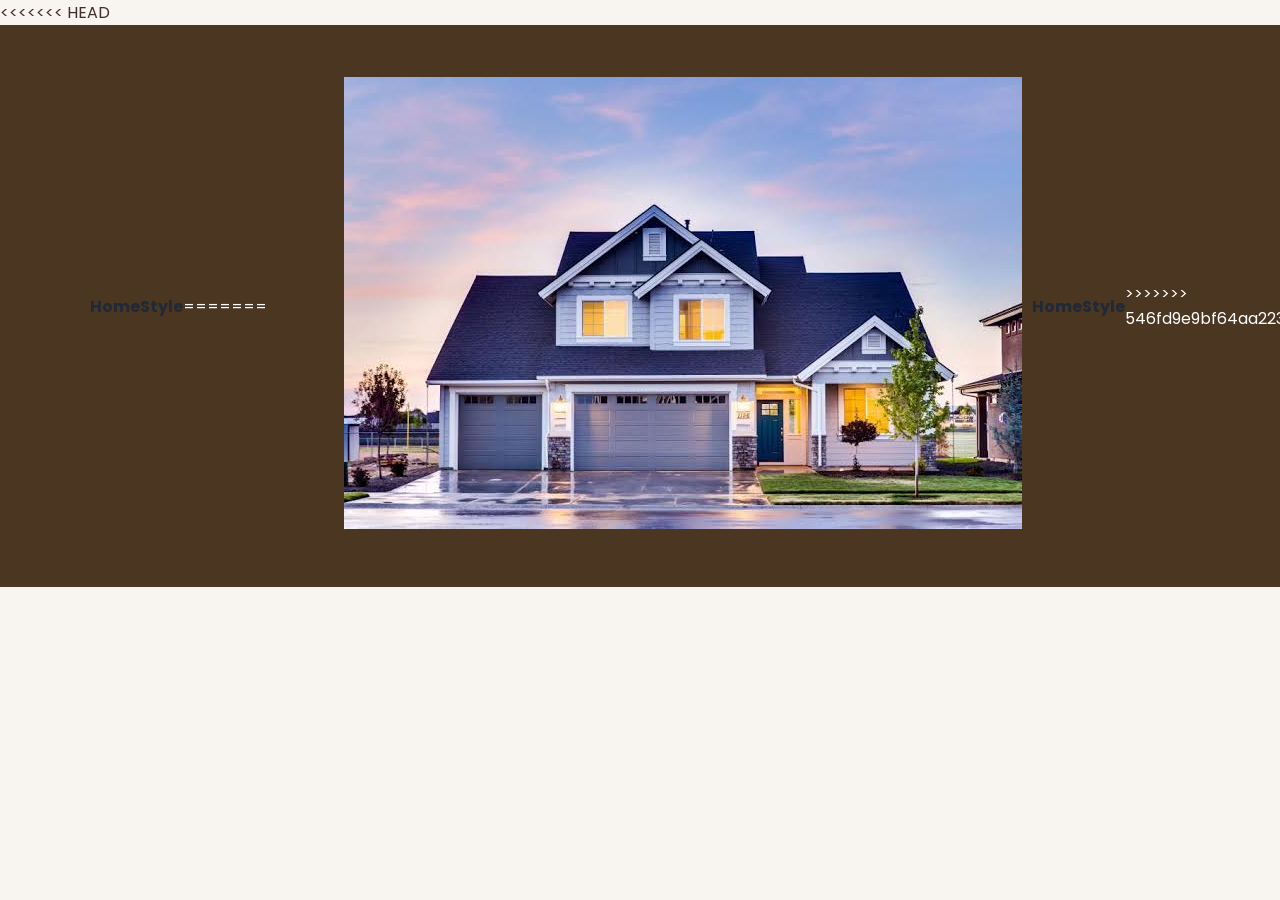
==== commit 6feecb5e: "struktura" ====
--- a/index.html
+++ b/index.html
@@ -12,8 +12,19 @@
 <body>
 
     <!-- HEADER -->
+<<<<<<< HEAD
     <header>
         <div class="logo"> HomeStyle</div>
+=======
+    <header class="header">
+
+      <div class="logo">
+    <span>
+        <img src="2.jpg" alt="Home Icon">
+    </span>
+    HomeStyle
+</div>
+>>>>>>> 546fd9e9bf64aa2231cfd9617cdfd053b06adbd6
 
         <nav>
             <a href="#home">Home</a>
--- a/style.css
+++ b/style.css
@@ -24,8 +24,21 @@
 }
 
 .logo {
+<<<<<<< HEAD
     font-size: 24px;
     font-weight: bold;
+=======
+    font-size: 23px;
+    font-weight: 700;
+    color: #1f2937;
+    display: flex;
+    align-items: center;
+    gap: 10px; 
+}
+
+.logo span {
+    color: #c47a42;
+>>>>>>> 546fd9e9bf64aa2231cfd9617cdfd053b06adbd6
 }
 
 nav {
